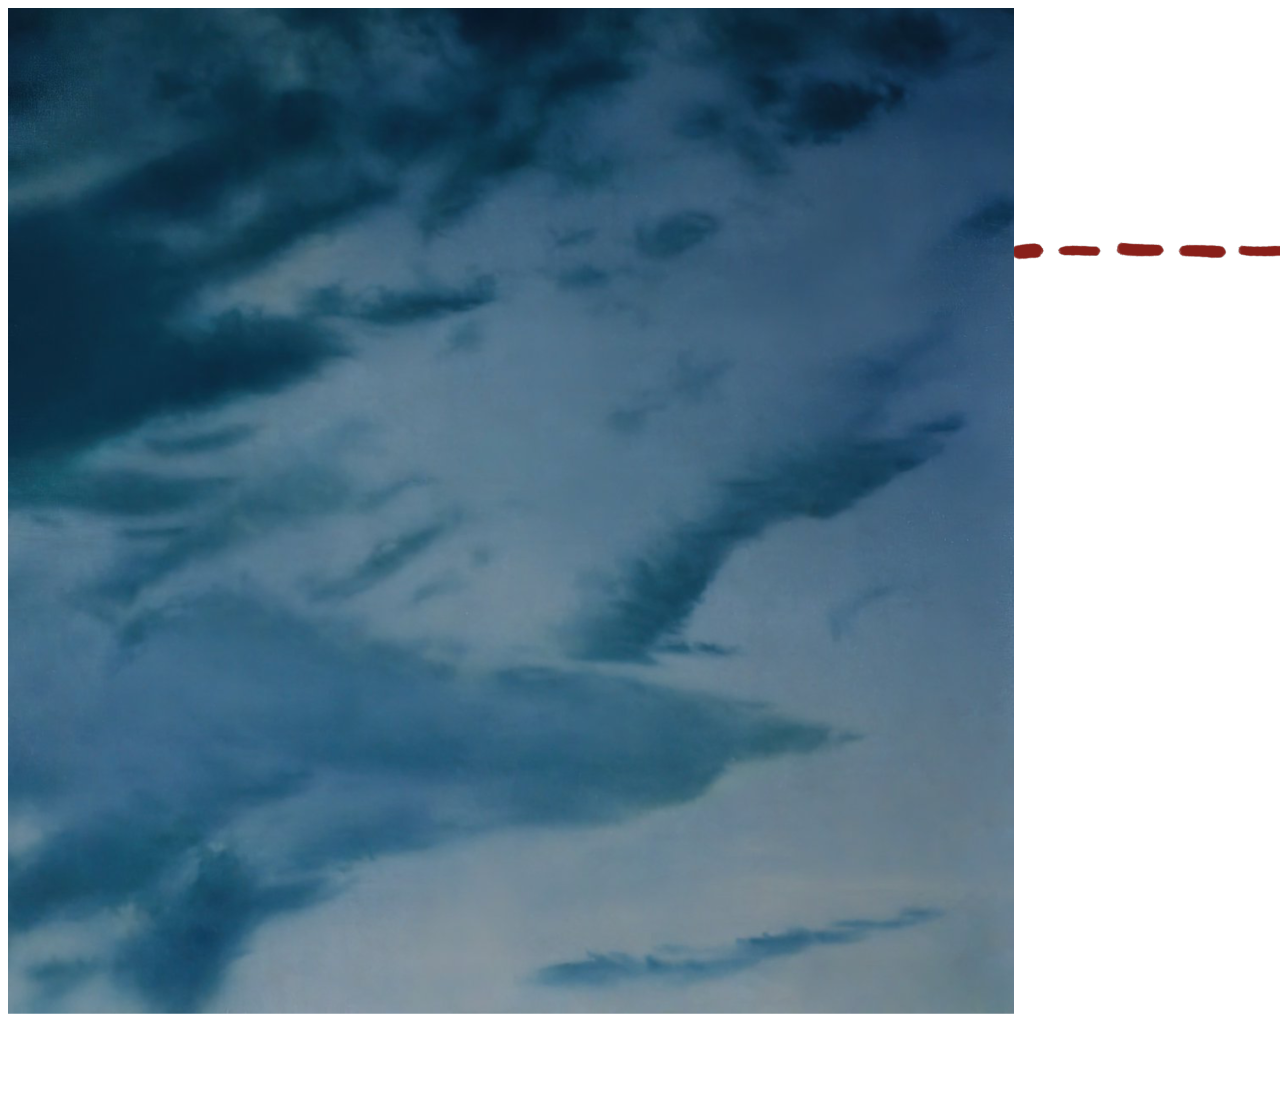
==== assignment-1/index.html @ bf2f62e3 "added images assets" ====
<!DOCTYPE html>
<html lang="en">
<head>
	<meta charset="UTF-8" />
	<title>Lesson 1 - COMP1054 User Interface Design Using CSS</title>
	<link rel="stylesheet" href="css/styles.css" />
</head>
<body>
 
    <img src="images/Background1-Wishbon.webp" />
    <img src="images/Asset1-Wishbon.webp" style="position: absolute; top: 100px" />

</body>
</html>
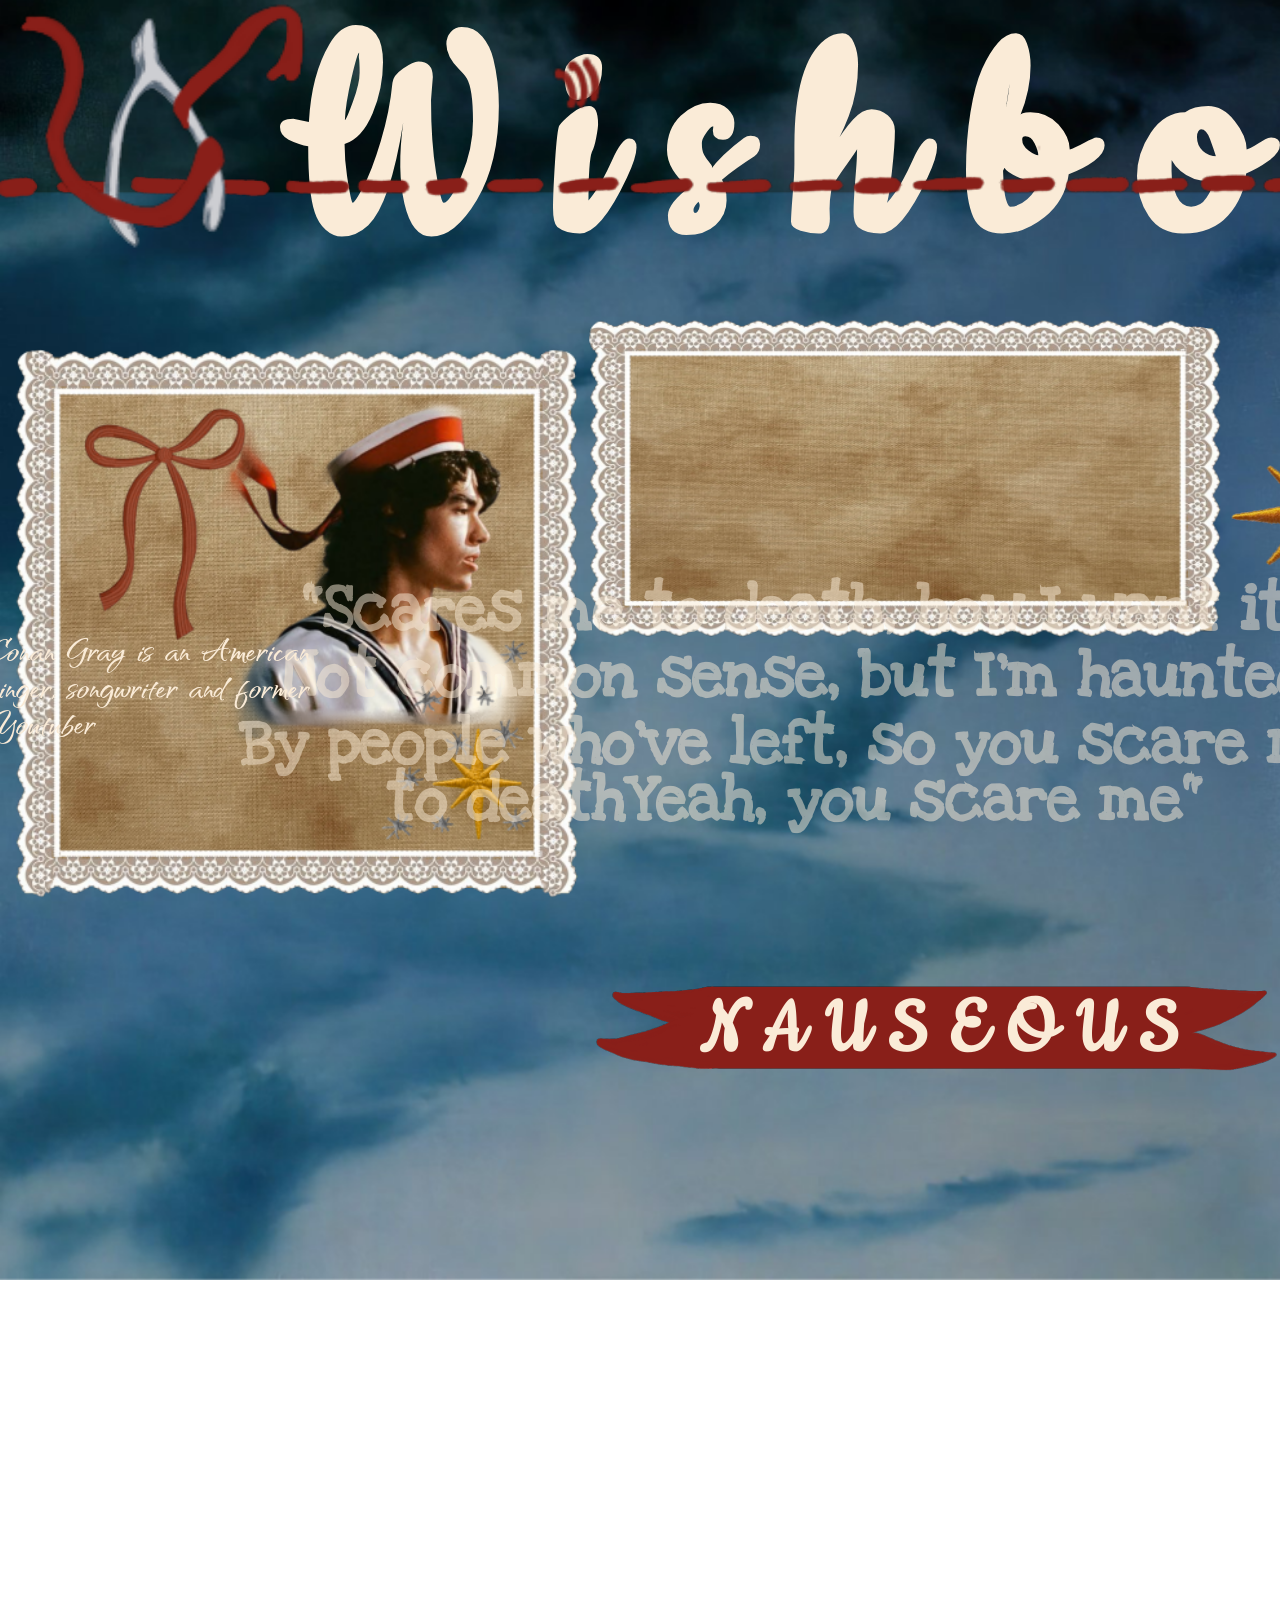
==== commit 6f43a062: "update I kinda forgot to submit my commits but ill give a recap i been trying to figure out the posi" ====
--- a/assignment-1/index.html
+++ b/assignment-1/index.html
@@ -2,13 +2,61 @@
 <html lang="en">
 <head>
 	<meta charset="UTF-8" />
-	<title>Lesson 1 - COMP1054 User Interface Design Using CSS</title>
-	<link rel="stylesheet" href="css/styles.css" />
+	<title>Assignment1 album cover info websitepage</title>
+	<link rel="stylesheet" href="css/style.css" />
+    <link href="css/filter.css" rel="stylesheet" />
 </head>
 <body>
  
-    <img src="images/Background1-Wishbon.webp" />
-    <img src="images/Asset1-Wishbon.webp" style="position: absolute; top: 100px" />
+    <!--<img src="images/Background1-Wishbon.webp" />-->
+    <!--<img src="images/Asset1-Wishbon.webp" style="position: absolute; top: 100px" />-->
+    <header>
+    <h1>Wishbone</h1>
+    </header>
+    <!--<img src="images/Asset1-Wishbon.webp" style="position: absolute; top: 0px; left: 0px; width: 1870px;"/>
+    
+    <img src="images/Asset2-Wishbon.webp" style="position: absolute; top: 70px; left: 450px; "/>
+    
+    <img src="images/Asset3-Wishbon.webp" style="position: absolute; top: -25px; left: 20px; height: 2006px; width: 2006px;"/>-->
+
+    <img src="images/Asset1-Wishbon.webp" />
+    
+    <img src="images/Asset2-Wishbon.webp" />
+    
+    <img src="images/Asset3-Wishbon.webp" />
+
+    <img src="images/Asset4-Wishbon.webp" />
+
+    <img src="images/Asset5-Wishbon.webp" />
+
+    <img src="images/Asset6-Wishbon.webp" />
+
+    <img src="images/Asset8-Wishbon.webp" />
+
+    <img src="images/Asset9-Wishbon.webp" />
+
+    <h3>
+        "Scares me to death, how I want it
+    </h3>
+
+    <h4>
+        Not common sense, but I'm haunted
+    </h4>
+
+    <h5>
+        By people who've left, so you scare me to deathYeah, 
+        you scare me"
+    </h5>
+
+    <h6>
+        Conan Gray is an American singer, songwriter and former Youtuber
+    </h6>
+
+    <h7></h7>
 
 </body>
+
+<footer>
+    <h2>NAUSEOUS</h2>
+</footer>
 </html>
--- a/assignment-1/css/style.css
+++ b/assignment-1/css/style.css
@@ -0,0 +1,244 @@
+@charset "UTF-8";
+
+html, body {
+    height: 100%;
+    margin: 0;
+    overflow: hidden;
+}
+html{ 
+    background-image: url("../images/Background2-Wishbon.webp");
+    background-repeat: no-repeat;
+    background-position: center top;
+    background-size: cover;
+}
+
+img:nth-of-type(1){
+    position: absolute;
+    top: -5px;
+    left: 0px;
+    width: 100%;
+}
+
+img:nth-of-type(2){
+    position: absolute;
+    top: 70px;
+    left: 450px;
+    /*width: 100%;*/
+}
+
+img:nth-of-type(3){
+    position: absolute;
+    top: -25px;
+    left: 20px;
+    width: 2000px;
+}
+
+img:nth-of-type(4){
+    position: absolute;
+    top: 175px;
+    left: 500px;
+    width: 1000px;
+    height: 1000;
+}
+
+img:nth-of-type(5){
+    position: absolute;
+    top: -25px;
+    left: -125px;
+    width: 2000px;
+}
+
+img:nth-of-type(6){
+    position: absolute;
+    top: -25px;
+    left: -95px;
+    width: 2000px;
+    height: 2300px;
+}
+
+img:nth-of-type(7){
+    position: absolute;
+    top: -320px;
+    left: 570px;
+    width: 1200px;
+    height: 1060px;
+}
+
+img:nth-of-type(8){
+    position: absolute;
+    top: -270px;
+    left: -720px;
+    width: 1300px;
+    height: 1300px;
+}
+
+/*h1{
+    position: absolute;
+    top: 0px;
+    left: 0px;
+    transform: translateX(-50%);
+}*/
+
+@font-face {
+    font-family: 'Cookie';
+    src: url("../Cookie/Cookie-Regular.ttf");
+}
+
+@font-face {
+    font-family: 'Love';
+    src: url("../Love_Ya_Like_A_Sister/LoveYaLikeASister-Regular.ttf");
+}
+
+@font-face {
+    font-family: 'Qwitcher';
+    src: url("../Qwitcher_Grypen/QwitcherGrypen-Bold.ttf");
+}
+
+header, h1 {
+
+    position: absolute;
+    top: -110px;
+    left: 140px;
+    font-size: 440%;
+    letter-spacing: 60px;
+    font-family: 'Cookie', sans-serif;
+    color: antiquewhite;
+
+}
+
+h3 {
+
+    position: absolute;
+    font-size: 400%;
+    letter-spacing: 0px;
+    font-family: 'Love', sans-serif;
+    color: antiquewhite;
+    /*--------------------------------*/
+
+    width: 1150px;
+    height: 390px;
+    position: fixed;
+    top: 51%;
+    left: 62%;
+    transform: translateX(-50%);
+    padding: 60px;
+    flex-direction: column;
+    text-align: center;
+    line-height: 0.9;
+    word-spacing: normal;
+}
+
+h4 {
+
+    position: absolute;
+    font-size: 400%;
+    letter-spacing: 0px;
+    font-family: 'Love', sans-serif;
+    color: antiquewhite;
+    /*--------------------------------*/
+
+    width: 1150px;
+    height: 390px;
+    position: fixed;
+    top: 56%;
+    left: 62%;
+    transform: translateX(-50%);
+    padding: 60px;
+    flex-direction: column;
+    text-align: center;
+    line-height: 0.9;
+    word-spacing: normal;
+}
+
+h5 {
+
+    position: absolute;
+    font-size: 400%;
+    letter-spacing: 0px;
+    font-family: 'Love', sans-serif;
+    color: antiquewhite;
+    /*--------------------------------*/
+
+    width: 1150px;
+    height: 390px;
+    position: fixed;
+    top: 61%;
+    left: 62%;
+    transform: translateX(-50%);
+    padding: 60px;
+    flex-direction: column;
+    text-align: center;
+    line-height: 0.9;
+    word-spacing: normal;
+}
+
+h6 {
+
+    position: absolute;
+    font-size: 255%;
+    letter-spacing: 0px;
+    font-family: 'Qwitcher', sans-serif;
+    color: antiquewhite;
+    /*--------------------------------*/
+
+    width: 380px;
+    height: 390px;
+    position: fixed;
+    top: 53%;
+    left: 14%;
+    transform: translateX(-50%);
+    padding: 60px;
+    flex-direction: column;
+    /*text-align: center;*/
+    line-height: 0.9;
+    /*word-spacing: normal;*/
+    word-spacing: 5px;
+}
+
+h7 {
+
+    position: absolute;
+    font-size: 255%;
+    letter-spacing: 0px;
+    font-family: 'Qwitcher', sans-serif;
+    color: antiquewhite;
+    /*--------------------------------*/
+
+    width: 380px;
+    height: 390px;
+    position: fixed;
+    top: 53%;
+    left: 14%;
+    transform: translateX(-50%);
+    padding: 60px;
+    flex-direction: column;
+    /*text-align: center;*/
+    line-height: 0.9;
+    /*word-spacing: normal;*/
+    word-spacing: 5px;
+}
+
+
+
+footer, h2 {
+
+    position: absolute;
+    top: 457px;
+    left: 350px;
+    font-size: 230%;
+    letter-spacing: 20px;
+    font-family: 'Cookie', sans-serif;
+    color: antiquewhite;
+
+}
+
+/*body {
+    position: relative;
+   
+    height: 1006px;
+    width: 1006px;
+    background-repeat: no-repeat;
+    background-position: ;
+    background-size: cover;
+    overflow: hidden;
+}*/
--- a/assignment-1/css/filter.css
+++ b/assignment-1/css/filter.css
@@ -0,0 +1,11 @@
+h3 {
+    filter: opacity(0.5);
+}
+
+h4 {
+    filter: opacity(0.5);
+}
+
+h5 {
+    filter: opacity(0.5);
+}
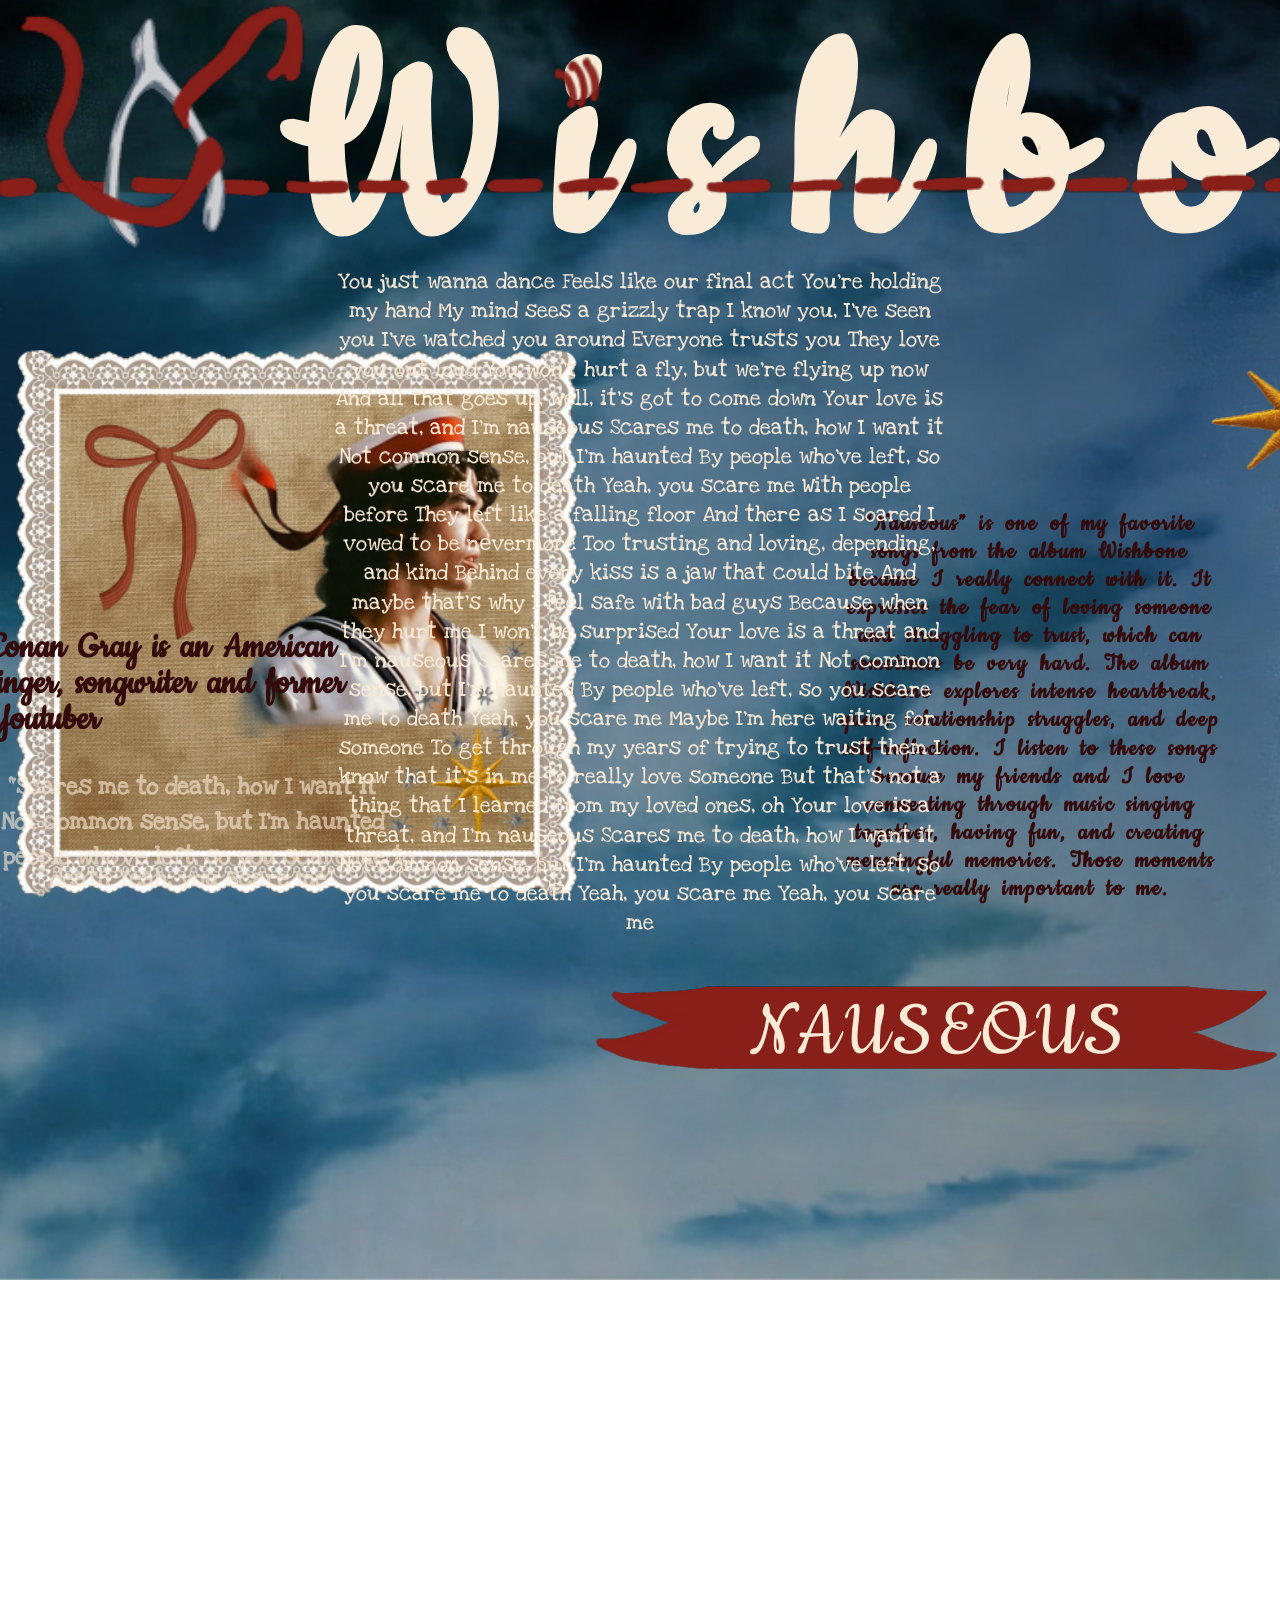
==== commit 98d0f4c6: "final commit of code I finished the rest of the code and placement of lyrics" ====
--- a/assignment-1/index.html
+++ b/assignment-1/index.html
@@ -44,7 +44,7 @@
     </h4>
 
     <h5>
-        By people who've left, so you scare me to deathYeah, 
+        By people who've left, so you scare me to death Yeah, 
         you scare me"
     </h5>
 
@@ -52,11 +52,56 @@
         Conan Gray is an American singer, songwriter and former Youtuber
     </h6>
 
-    <h7></h7>
+    <h7><b>
+        “Nauseous” is one of my favorite songs from the album Wishbone because I really connect with it. It expresses the fear of loving someone and struggling to trust, which can sometimes be very hard. The album Wishbone explores intense heartbreak, queer relationship struggles, and deep self-reflection. I listen to these songs because my friends and I love connecting through music singing together, having fun, and creating meaningful memories. Those moments are really important to me.
+     </b></h7>
+
+     <h8>
+        You just wanna dance
+        Feels like our final act
+        You're holding my hand
+        My mind sees a grizzly trap
+        I know you, I've seen you
+        I've watched you around
+        Everyone trusts you
+        They love you out loud
+        You won't hurt a fly, but we're flying up now
+        And all that goes up, well, it's got to come down
+        Your love is a threat, and I'm nauseous
+        Scares me to death, how I want it
+        Not common sense, but I'm haunted
+        By people who've left, so you scare me to death
+        Yeah, you scare me
+        With people before
+        They left like a falling floor
+        And therе as I soared
+        I vowed to be nеvermore
+        Too trusting and loving, depending, and kind
+        Behind every kiss is a jaw that could bite
+        And maybe that's why I feel safe with bad guys
+        Because when they hurt me
+        I won't be surprised
+        Your love is a threat and I'm nauseous
+        Scares me to death, how I want it
+        Not common sense, but I'm haunted
+        By people who've left, so you scare me to death
+        Yeah, you scare me
+        Maybe I'm here waiting for someone
+        To get through my years of trying to trust them
+        I know that it's in me to really love someone
+        But that's not a thing that I learned from my loved ones, oh
+        Your love is a threat, and I'm nauseous
+        Scares me to death, how I want it
+        Not common sense, but I'm haunted
+        By people who've left, so you scare me to death
+        Yeah, you scare me
+        Yeah, you scare me
+     </h8>
+
 
 </body>
 
 <footer>
-    <h2>NAUSEOUS</h2>
+    <h2><button>NAUSEOUS</button></h2>
 </footer>
 </html>
--- a/assignment-1/css/style.css
+++ b/assignment-1/css/style.css
@@ -35,8 +35,8 @@
 
 img:nth-of-type(4){
     position: absolute;
-    top: 175px;
-    left: 500px;
+    top: 80px;
+    left: 480px;
     width: 1000px;
     height: 1000;
 }
@@ -58,10 +58,10 @@
 
 img:nth-of-type(7){
     position: absolute;
-    top: -320px;
-    left: 570px;
-    width: 1200px;
-    height: 1060px;
+    top: -485px;
+    left: 1270px;
+    width: 850px;
+    height: 1700px;
 }
 
 img:nth-of-type(8){
@@ -109,7 +109,7 @@
 h3 {
 
     position: absolute;
-    font-size: 400%;
+    font-size: 150%;
     letter-spacing: 0px;
     font-family: 'Love', sans-serif;
     color: antiquewhite;
@@ -118,8 +118,8 @@
     width: 1150px;
     height: 390px;
     position: fixed;
-    top: 51%;
-    left: 62%;
+    top: 77%;
+    left: 15%;
     transform: translateX(-50%);
     padding: 60px;
     flex-direction: column;
@@ -131,7 +131,7 @@
 h4 {
 
     position: absolute;
-    font-size: 400%;
+    font-size: 150%;
     letter-spacing: 0px;
     font-family: 'Love', sans-serif;
     color: antiquewhite;
@@ -140,8 +140,8 @@
     width: 1150px;
     height: 390px;
     position: fixed;
-    top: 56%;
-    left: 62%;
+    top: 80%;
+    left: 15%;
     transform: translateX(-50%);
     padding: 60px;
     flex-direction: column;
@@ -153,17 +153,17 @@
 h5 {
 
     position: absolute;
-    font-size: 400%;
-    letter-spacing: 0px;
-    font-family: 'Love', sans-serif;
-    color: antiquewhite;
-    /*--------------------------------*/
-
-    width: 1150px;
-    height: 390px;
-    position: fixed;
-    top: 61%;
-    left: 62%;
+    font-size: 150%;
+    letter-spacing: 0px;
+    font-family: 'Love', sans-serif;
+    color: antiquewhite;
+    /*--------------------------------*/
+
+    width: 500px;
+    height: 390px;
+    position: fixed;
+    top: 83%;
+    left: 15%;
     transform: translateX(-50%);
     padding: 60px;
     flex-direction: column;
@@ -175,10 +175,10 @@
 h6 {
 
     position: absolute;
-    font-size: 255%;
-    letter-spacing: 0px;
-    font-family: 'Qwitcher', sans-serif;
-    color: antiquewhite;
+    font-size: 250%;
+    letter-spacing: 0px;
+    font-family: 'Cookie', sans-serif;
+    color: rgb(53, 10, 10);
     /*--------------------------------*/
 
     width: 380px;
@@ -197,39 +197,70 @@
 
 h7 {
 
-    position: absolute;
-    font-size: 255%;
-    letter-spacing: 0px;
-    font-family: 'Qwitcher', sans-serif;
-    color: antiquewhite;
-    /*--------------------------------*/
-
-    width: 380px;
-    height: 390px;
-    position: fixed;
-    top: 53%;
-    left: 14%;
-    transform: translateX(-50%);
-    padding: 60px;
-    flex-direction: column;
-    /*text-align: center;*/
-    line-height: 0.9;
+    font-weight: 2000;
+    position: absolute;
+    font-size: 160%;
+    letter-spacing: 2px;
+    font-family: 'Cookie', sans-serif;
+    color: rgb(53, 10, 10);
+    /*--------------------------------*/
+
+    width: 389px;
+    height: 300px;
+    position: fixed;
+    top: 50%;
+    left: 80.5%;
+    transform: translateX(-50%);
+    padding: 60px;
+    flex-direction: column;
+    text-align: center;
+    line-height: 1.1;
     /*word-spacing: normal;*/
     word-spacing: 5px;
 }
 
-
-
-footer, h2 {
-
-    position: absolute;
-    top: 457px;
-    left: 350px;
+h8 {
+
+    position: absolute;
+    font-size: 140%;
+    letter-spacing: 0px;
+    font-family: 'Love', sans-serif;
+    color: antiquewhite;
+    /*--------------------------------*/
+
+    width: 610px;
+    height: 390px;
+    position: fixed;
+    top: 23%;
+    left: 50%;
+    transform: translateX(-50%);
+    padding: 60px;
+    flex-direction: column;
+    text-align: center;
+    line-height: 1.3;
+    word-spacing: normal;
+}
+
+button, h2 {
+
+    position: absolute;
+    top: 470px;
+    left: 355px;
+
     font-size: 230%;
-    letter-spacing: 20px;
-    font-family: 'Cookie', sans-serif;
-    color: antiquewhite;
-
+    letter-spacing: 5px;
+    font-family: 'Cookie', sans-serif;
+
+    color: antiquewhite;
+
+    background: transparent;   /* no background */
+    border: none;              /* no border */
+    padding: 15px 40px;        /* keeps clickable area big */
+    cursor: pointer;
+}  
+
+button:hover {
+    color: rgb(228, 173, 55);   /* change to any color you want */
 }
 
 /*body {
--- a/assignment-1/css/filter.css
+++ b/assignment-1/css/filter.css
@@ -1,11 +1,11 @@
 h3 {
-    filter: opacity(0.5);
+    filter: opacity(0.6);
 }
 
 h4 {
-    filter: opacity(0.5);
+    filter: opacity(0.6);
 }
 
 h5 {
-    filter: opacity(0.5);
+    filter: opacity(0.6);
 }
